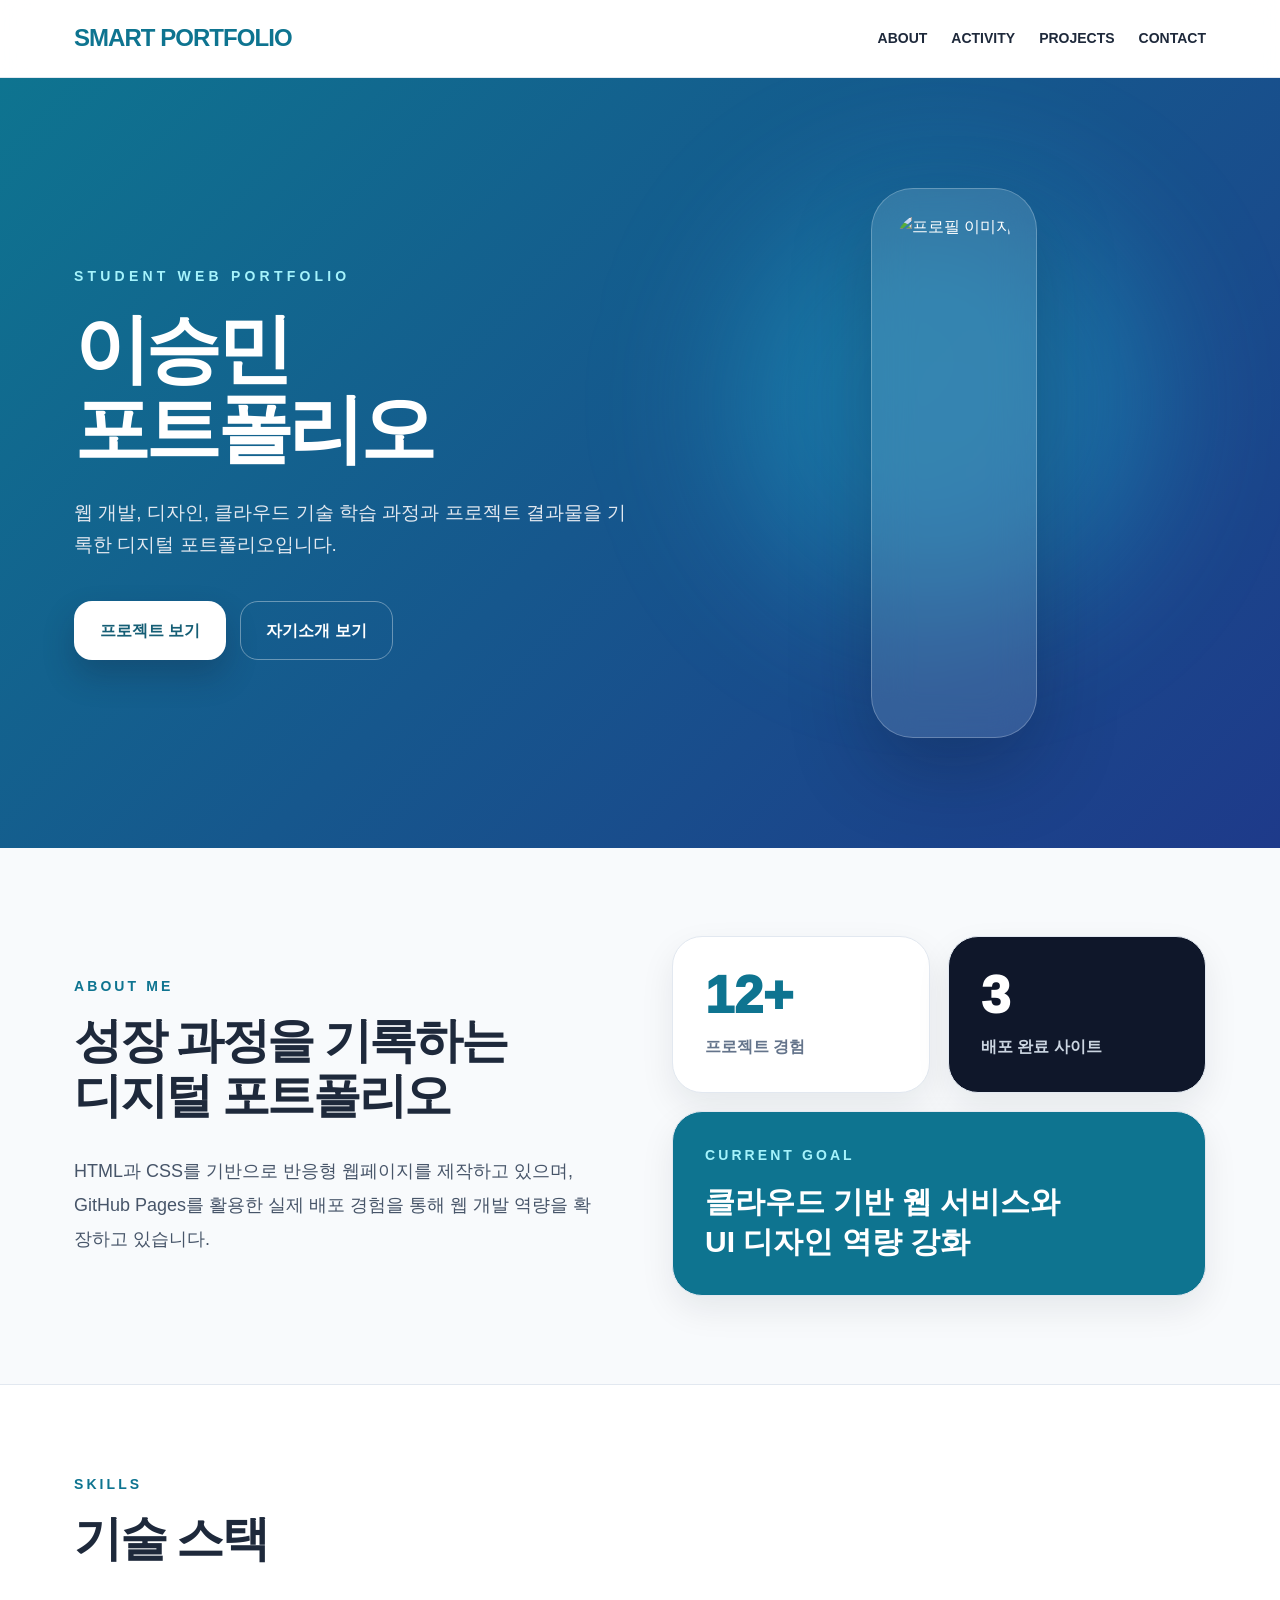
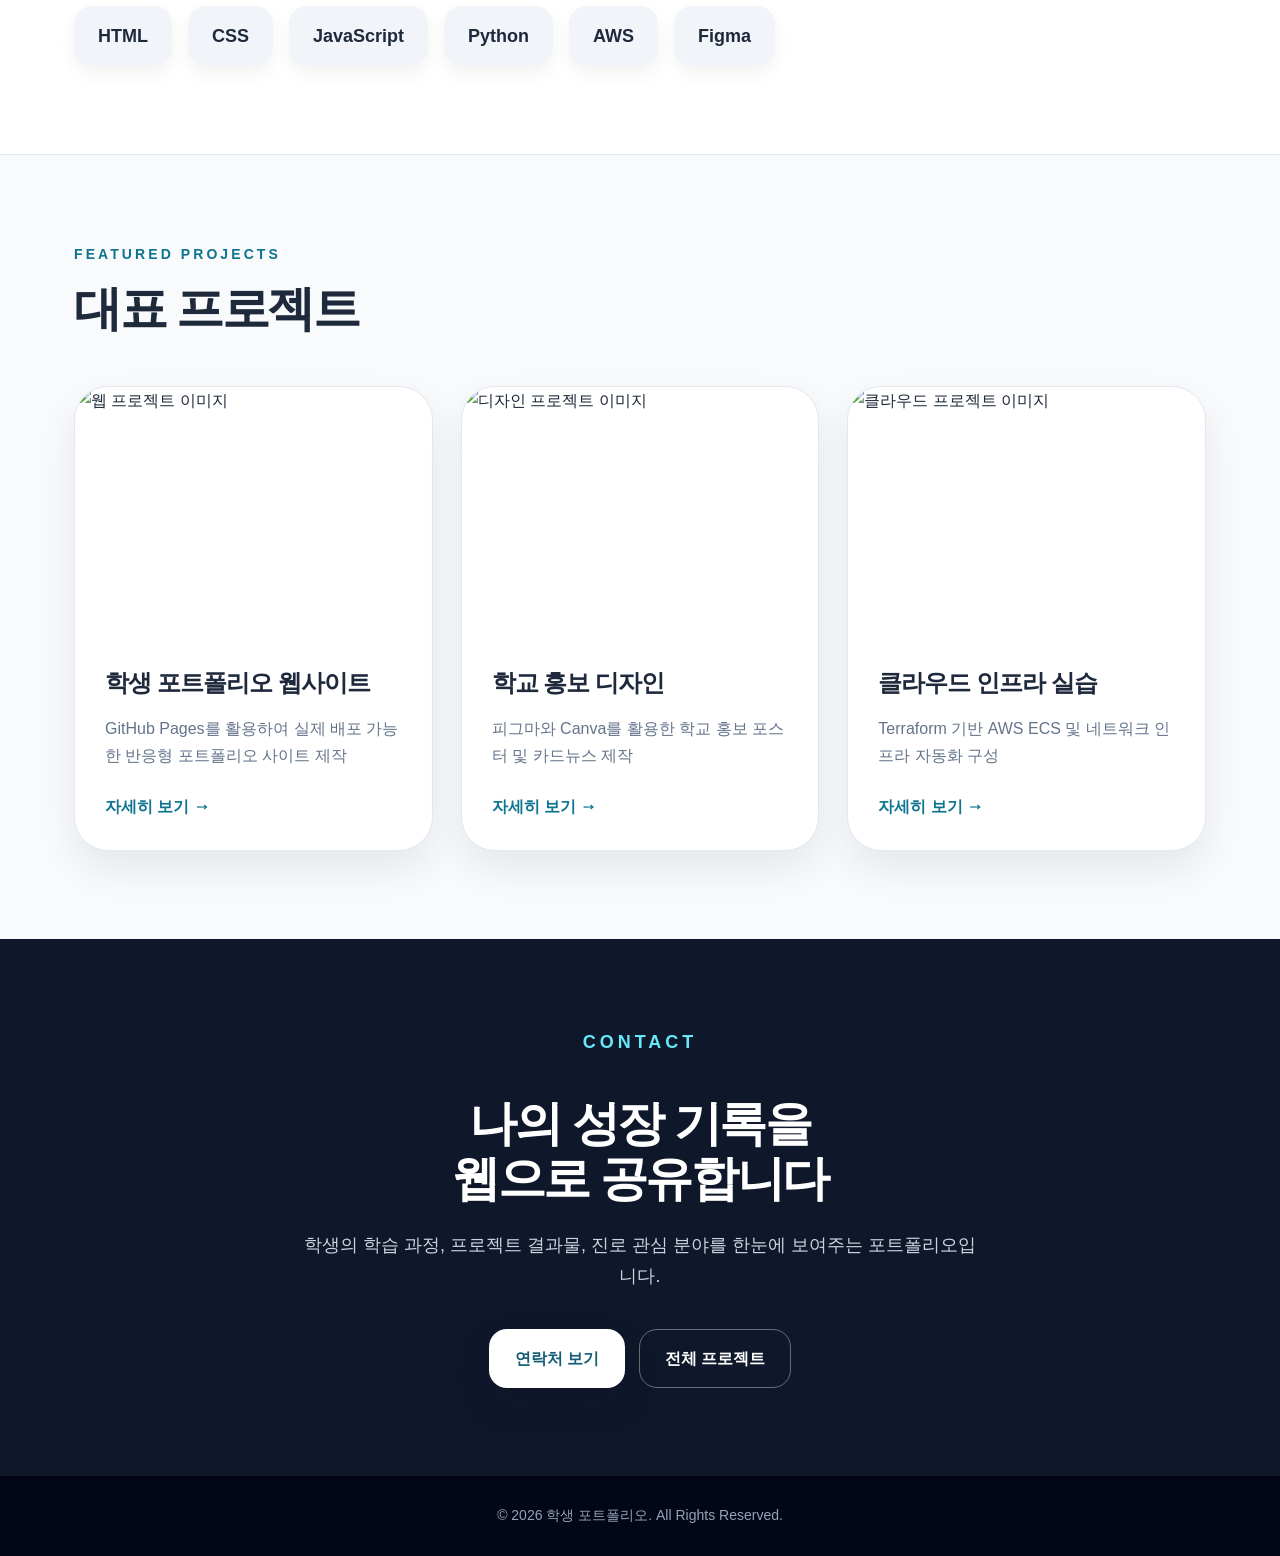
==== index.html @ 7b9bde64 "Add files via upload" ====
<!DOCTYPE html>
<html lang="ko">
<head>
  <meta charset="UTF-8" />
  <meta name="viewport" content="width=device-width, initial-scale=1.0" />
  <title>학생 포트폴리오</title>
  <link rel="stylesheet" href="css/style.css" />
</head>
<body>
  <header>
  <nav class="nav">
    <a href="index.html" class="logo">SMART PORTFOLIO</a>
    <ul class="menu">
      <li><a href="about.html" class="">ABOUT</a></li>
      <li><a href="activity.html" class="">ACTIVITY</a></li>
      <li><a href="projects.html" class="">PROJECTS</a></li>
      <li><a href="contact.html" class="">CONTACT</a></li>
    </ul>
  </nav>
</header>

  <section class="hero">
    <div class="hero-inner">
      <div>
        <p class="eyebrow">Student Web Portfolio</p>
        <h1>이승민<br>포트폴리오</h1>
        <p class="hero-desc">
          웹 개발, 디자인, 클라우드 기술 학습 과정과 프로젝트 결과물을 기록한 디지털 포트폴리오입니다.
        </p>
        <div class="button-group">
          <a href="projects.html" class="btn btn-primary">프로젝트 보기</a>
          <a href="about.html" class="btn btn-secondary">자기소개 보기</a>
        </div>
      </div>
      <div class="hero-card">
        <img src="https://images.unsplash.com/photo-1500648767791-00dcc994a43e?q=80&w=1200&auto=format&fit=crop" alt="프로필 이미지">
      </div>
    </div>
  </section>

  <main>
    <section>
      <div class="about-grid">
        <div>
          <p class="section-kicker">About Me</p>
          <h2 class="section-title">성장 과정을 기록하는<br>디지털 포트폴리오</h2>
          <p class="lead">
            HTML과 CSS를 기반으로 반응형 웹페이지를 제작하고 있으며, GitHub Pages를 활용한 실제 배포 경험을 통해 웹 개발 역량을 확장하고 있습니다.
          </p>
        </div>
        <div class="stat-grid">
          <div class="stat-card">
            <div class="stat-number">12+</div>
            <p class="stat-label">프로젝트 경험</p>
          </div>
          <div class="stat-card dark">
            <div class="stat-number">3</div>
            <p class="stat-label">배포 완료 사이트</p>
          </div>
          <div class="stat-card accent">
            <p class="section-kicker" style="color:#a5f3fc;">Current Goal</p>
            <h3 style="font-size:30px; line-height:1.35;">클라우드 기반 웹 서비스와<br>UI 디자인 역량 강화</h3>
          </div>
        </div>
      </div>
    </section>

    <div class="skills-wrap">
      <div class="skills-inner">
        <p class="section-kicker">Skills</p>
        <h2 class="section-title">기술 스택</h2>
        <div class="skills-list">
          <span class="skill">HTML</span>
          <span class="skill">CSS</span>
          <span class="skill">JavaScript</span>
          <span class="skill">Python</span>
          <span class="skill">AWS</span>
          <span class="skill">Figma</span>
        </div>
      </div>
    </div>

    <section>
      <p class="section-kicker">Featured Projects</p>
      <h2 class="section-title">대표 프로젝트</h2>
      <div class="project-grid">
        <article class="project-card">
          <img src="https://images.unsplash.com/photo-1498050108023-c5249f4df085?q=80&w=1200&auto=format&fit=crop" alt="웹 프로젝트 이미지">
          <div class="project-body">
            <h3>학생 포트폴리오 웹사이트</h3>
            <p>GitHub Pages를 활용하여 실제 배포 가능한 반응형 포트폴리오 사이트 제작</p>
            <a href="projects/project1.html" class="project-link">자세히 보기 →</a>
          </div>
        </article>
        <article class="project-card">
          <img src="https://images.unsplash.com/photo-1516321318423-f06f85e504b3?q=80&w=1200&auto=format&fit=crop" alt="디자인 프로젝트 이미지">
          <div class="project-body">
            <h3>학교 홍보 디자인</h3>
            <p>피그마와 Canva를 활용한 학교 홍보 포스터 및 카드뉴스 제작</p>
            <a href="projects/project2.html" class="project-link">자세히 보기 →</a>
          </div>
        </article>
        <article class="project-card">
          <img src="https://images.unsplash.com/photo-1451187580459-43490279c0fa?q=80&w=1200&auto=format&fit=crop" alt="클라우드 프로젝트 이미지">
          <div class="project-body">
            <h3>클라우드 인프라 실습</h3>
            <p>Terraform 기반 AWS ECS 및 네트워크 인프라 자동화 구성</p>
            <a href="projects/project3.html" class="project-link">자세히 보기 →</a>
          </div>
        </article>
      </div>
    </section>
  </main>

  <div class="contact">
    <div class="contact-inner">
      <p class="section-kicker" style="color:#67e8f9;">Contact</p>
      <h2 class="section-title">나의 성장 기록을<br>웹으로 공유합니다</h2>
      <p>학생의 학습 과정, 프로젝트 결과물, 진로 관심 분야를 한눈에 보여주는 포트폴리오입니다.</p>
      <div class="button-group" style="justify-content:center;">
        <a href="contact.html" class="btn btn-primary">연락처 보기</a>
        <a href="projects.html" class="btn btn-secondary">전체 프로젝트</a>
      </div>
    </div>
  </div>

  <footer>
  © 2026 학생 포트폴리오. All Rights Reserved.
</footer>
</body>
</html>
---- css/style.css ----
* {
  box-sizing: border-box;
  margin: 0;
  padding: 0;
}

html {
  scroll-behavior: smooth;
}

body {
  font-family: "Noto Sans KR", "Pretendard", Arial, sans-serif;
  background: #f8fafc;
  color: #1e293b;
  line-height: 1.7;
}

a {
  color: inherit;
  text-decoration: none;
}

img {
  display: block;
  width: 100%;
}

header {
  position: sticky;
  top: 0;
  z-index: 50;
  background: rgba(255, 255, 255, 0.88);
  backdrop-filter: blur(14px);
  border-bottom: 1px solid #e2e8f0;
}

.nav {
  max-width: 1180px;
  margin: 0 auto;
  padding: 18px 24px;
  display: flex;
  justify-content: space-between;
  align-items: center;
  gap: 24px;
}

.logo {
  font-size: 24px;
  font-weight: 900;
  color: #0e7490;
  letter-spacing: -0.04em;
}

.menu {
  display: flex;
  gap: 24px;
  list-style: none;
  font-size: 14px;
  font-weight: 800;
}

.menu a:hover,
.menu a.active {
  color: #0e7490;
}

.hero {
  position: relative;
  overflow: hidden;
  background: linear-gradient(135deg, #0e7490, #1e3a8a);
  color: white;
}

.hero::before {
  content: "";
  position: absolute;
  width: 420px;
  height: 420px;
  border-radius: 999px;
  background: rgba(34, 211, 238, 0.28);
  filter: blur(70px);
  right: 10%;
  top: 15%;
}

.hero-inner {
  position: relative;
  max-width: 1180px;
  margin: 0 auto;
  padding: 110px 24px;
  display: grid;
  grid-template-columns: 1.05fr 0.95fr;
  gap: 72px;
  align-items: center;
}

.eyebrow {
  color: #a5f3fc;
  text-transform: uppercase;
  letter-spacing: 0.3em;
  font-size: 14px;
  font-weight: 800;
  margin-bottom: 20px;
}

.hero h1 {
  font-size: clamp(44px, 7vw, 76px);
  line-height: 1.05;
  font-weight: 950;
  letter-spacing: -0.06em;
  margin-bottom: 28px;
}

.hero-desc {
  max-width: 560px;
  color: #e2e8f0;
  font-size: 19px;
  margin-bottom: 40px;
}

.button-group {
  display: flex;
  flex-wrap: wrap;
  gap: 14px;
}

.btn {
  display: inline-flex;
  align-items: center;
  justify-content: center;
  padding: 15px 25px;
  border-radius: 18px;
  font-weight: 900;
  transition: 0.25s ease;
  border: 1px solid transparent;
}

.btn-primary {
  background: white;
  color: #155e75;
  box-shadow: 0 16px 32px rgba(15, 23, 42, 0.24);
}

.btn-dark {
  background: #0f172a;
  color: white;
}

.btn-secondary {
  border-color: rgba(255, 255, 255, 0.36);
  color: white;
}

.btn-outline {
  border-color: #cbd5e1;
  color: #334155;
  background: white;
}

.btn:hover {
  transform: translateY(-3px);
}

.hero-card {
  position: relative;
  max-width: 430px;
  margin: 0 auto;
  padding: 24px;
  border-radius: 42px;
  background: rgba(255, 255, 255, 0.12);
  border: 1px solid rgba(255, 255, 255, 0.24);
  backdrop-filter: blur(20px);
  box-shadow: 0 30px 80px rgba(15, 23, 42, 0.28);
}

.hero-card img {
  height: 500px;
  object-fit: cover;
  border-radius: 30px;
}

.page-title {
  background: linear-gradient(135deg, #0e7490, #1e3a8a);
  color: white;
}

.page-title-inner {
  max-width: 1180px;
  margin: 0 auto;
  padding: 72px 24px;
}

.page-title h1 {
  font-size: clamp(38px, 5vw, 60px);
  font-weight: 950;
  letter-spacing: -0.05em;
  margin-bottom: 16px;
}

.page-title p {
  color: #dbeafe;
  font-size: 18px;
}

main section,
.section {
  max-width: 1180px;
  margin: 0 auto;
  padding: 88px 24px;
}

.section-kicker {
  color: #0e7490;
  text-transform: uppercase;
  letter-spacing: 0.22em;
  font-size: 14px;
  font-weight: 900;
  margin-bottom: 14px;
}

.section-title {
  font-size: clamp(32px, 4vw, 48px);
  font-weight: 950;
  line-height: 1.15;
  letter-spacing: -0.05em;
  margin-bottom: 30px;
}

.lead {
  color: #475569;
  font-size: 18px;
  line-height: 1.9;
}

.about-grid,
.two-grid {
  display: grid;
  grid-template-columns: 1fr 1fr;
  gap: 64px;
  align-items: center;
}

.card {
  background: white;
  border: 1px solid #e2e8f0;
  border-radius: 30px;
  padding: 32px;
  box-shadow: 0 14px 34px rgba(15, 23, 42, 0.08);
}

.stat-grid {
  display: grid;
  grid-template-columns: 1fr 1fr;
  gap: 18px;
}

.stat-card {
  padding: 32px;
  border-radius: 30px;
  background: white;
  border: 1px solid #e2e8f0;
  box-shadow: 0 14px 34px rgba(15, 23, 42, 0.08);
}

.stat-card.dark {
  background: #0f172a;
  color: white;
}

.stat-card.accent {
  grid-column: 1 / -1;
  background: #0e7490;
  color: white;
}

.stat-number {
  font-size: 52px;
  line-height: 1;
  font-weight: 950;
  color: #0e7490;
  margin-bottom: 12px;
}

.stat-card.dark .stat-number,
.stat-card.accent .stat-number {
  color: white;
}

.stat-label {
  color: #64748b;
  font-weight: 800;
}

.stat-card.dark .stat-label,
.stat-card.accent .stat-label {
  color: #cbd5e1;
}

.skills-wrap {
  max-width: none;
  background: white;
  border-top: 1px solid #e2e8f0;
  border-bottom: 1px solid #e2e8f0;
}

.skills-inner {
  max-width: 1180px;
  margin: 0 auto;
  padding: 88px 24px;
}

.skills-list {
  display: flex;
  flex-wrap: wrap;
  gap: 16px;
  margin-top: 40px;
}

.skill {
  padding: 15px 24px;
  border-radius: 18px;
  background: #f1f5f9;
  color: #1e293b;
  font-size: 18px;
  font-weight: 900;
  box-shadow: 0 8px 18px rgba(15, 23, 42, 0.05);
  transition: 0.25s ease;
}

.skill:hover {
  background: #0e7490;
  color: white;
  transform: translateY(-3px);
}

.project-grid,
.activity-grid {
  display: grid;
  grid-template-columns: repeat(3, 1fr);
  gap: 28px;
  margin-top: 50px;
}

.project-card {
  overflow: hidden;
  border-radius: 34px;
  background: white;
  border: 1px solid #e2e8f0;
  box-shadow: 0 18px 40px rgba(15, 23, 42, 0.08);
  transition: 0.3s ease;
}

.project-card:hover {
  transform: translateY(-8px);
  box-shadow: 0 28px 60px rgba(15, 23, 42, 0.14);
}

.project-card img {
  height: 250px;
  object-fit: cover;
}

.project-body {
  padding: 30px;
}

.project-body h3,
.card h3 {
  font-size: 24px;
  line-height: 1.3;
  letter-spacing: -0.04em;
  margin-bottom: 16px;
}

.project-body p,
.card p {
  color: #64748b;
  margin-bottom: 24px;
}

.project-link {
  color: #0e7490;
  font-weight: 950;
}

.info-list {
  display: grid;
  gap: 14px;
  margin-top: 24px;
}

.info-item {
  display: flex;
  justify-content: space-between;
  gap: 16px;
  padding-bottom: 14px;
  border-bottom: 1px solid #e2e8f0;
}

.info-item strong {
  color: #0e7490;
  min-width: 110px;
}

.timeline {
  display: grid;
  gap: 18px;
  margin-top: 40px;
}

.timeline-item {
  background: white;
  border-left: 6px solid #0e7490;
  border-radius: 22px;
  padding: 26px;
  border-top: 1px solid #e2e8f0;
  border-right: 1px solid #e2e8f0;
  border-bottom: 1px solid #e2e8f0;
  box-shadow: 0 12px 28px rgba(15, 23, 42, 0.06);
}

.timeline-item span {
  display: inline-block;
  color: #0e7490;
  font-weight: 900;
  margin-bottom: 8px;
}

.detail-image {
  border-radius: 34px;
  overflow: hidden;
  box-shadow: 0 20px 46px rgba(15, 23, 42, 0.12);
}

.detail-image img {
  height: 420px;
  object-fit: cover;
}

.badge-list {
  display: flex;
  flex-wrap: wrap;
  gap: 10px;
  margin: 22px 0;
}

.badge {
  background: #e0f2fe;
  color: #075985;
  border-radius: 999px;
  padding: 8px 14px;
  font-weight: 900;
  font-size: 14px;
}

.contact {
  max-width: none;
  background: #0f172a;
  color: white;
}

.contact-inner {
  max-width: 1180px;
  margin: 0 auto;
  padding: 88px 24px;
  text-align: center;
}

.contact .section-title {
  margin-bottom: 24px;
}

.contact p {
  color: #cbd5e1;
  max-width: 680px;
  margin: 0 auto 38px;
  font-size: 18px;
}

footer {
  background: #020617;
  color: #94a3b8;
  text-align: center;
  padding: 28px 16px;
  font-size: 14px;
}

@media (max-width: 900px) {
  .hero-inner,
  .about-grid,
  .two-grid,
  .project-grid,
  .activity-grid {
    grid-template-columns: 1fr;
  }

  .hero-inner {
    padding: 80px 24px;
  }

  .hero-card img {
    height: 420px;
  }

  .menu {
    gap: 14px;
    flex-wrap: wrap;
    justify-content: flex-end;
  }
}

@media (max-width: 560px) {
  .nav {
    align-items: flex-start;
    flex-direction: column;
  }

  .menu {
    justify-content: flex-start;
  }

  .hero-inner,
  main section,
  .section,
  .skills-inner,
  .contact-inner,
  .page-title-inner {
    padding-left: 18px;
    padding-right: 18px;
  }

  .hero-card img,
  .detail-image img {
    height: 340px;
  }

  .stat-grid {
    grid-template-columns: 1fr;
  }

  .stat-card.accent {
    grid-column: auto;
  }

  .info-item {
    flex-direction: column;
    gap: 4px;
  }
}
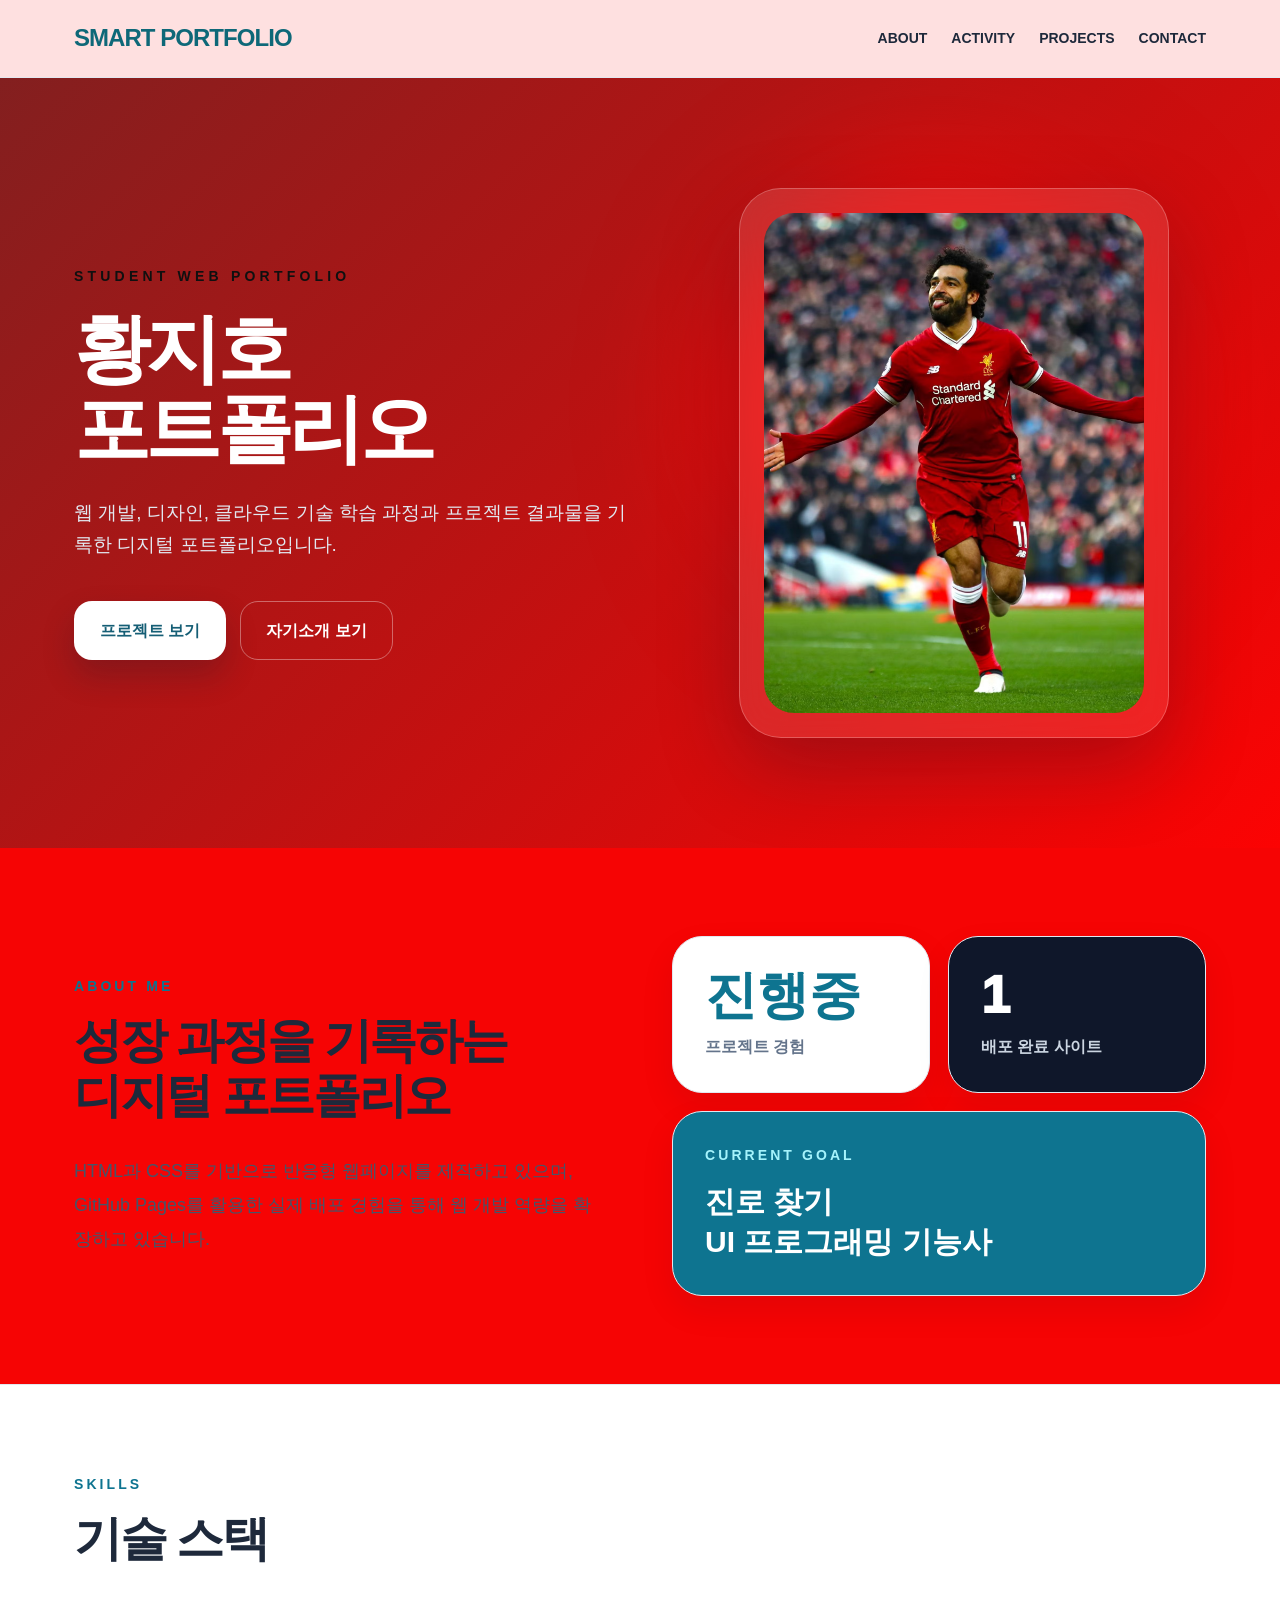
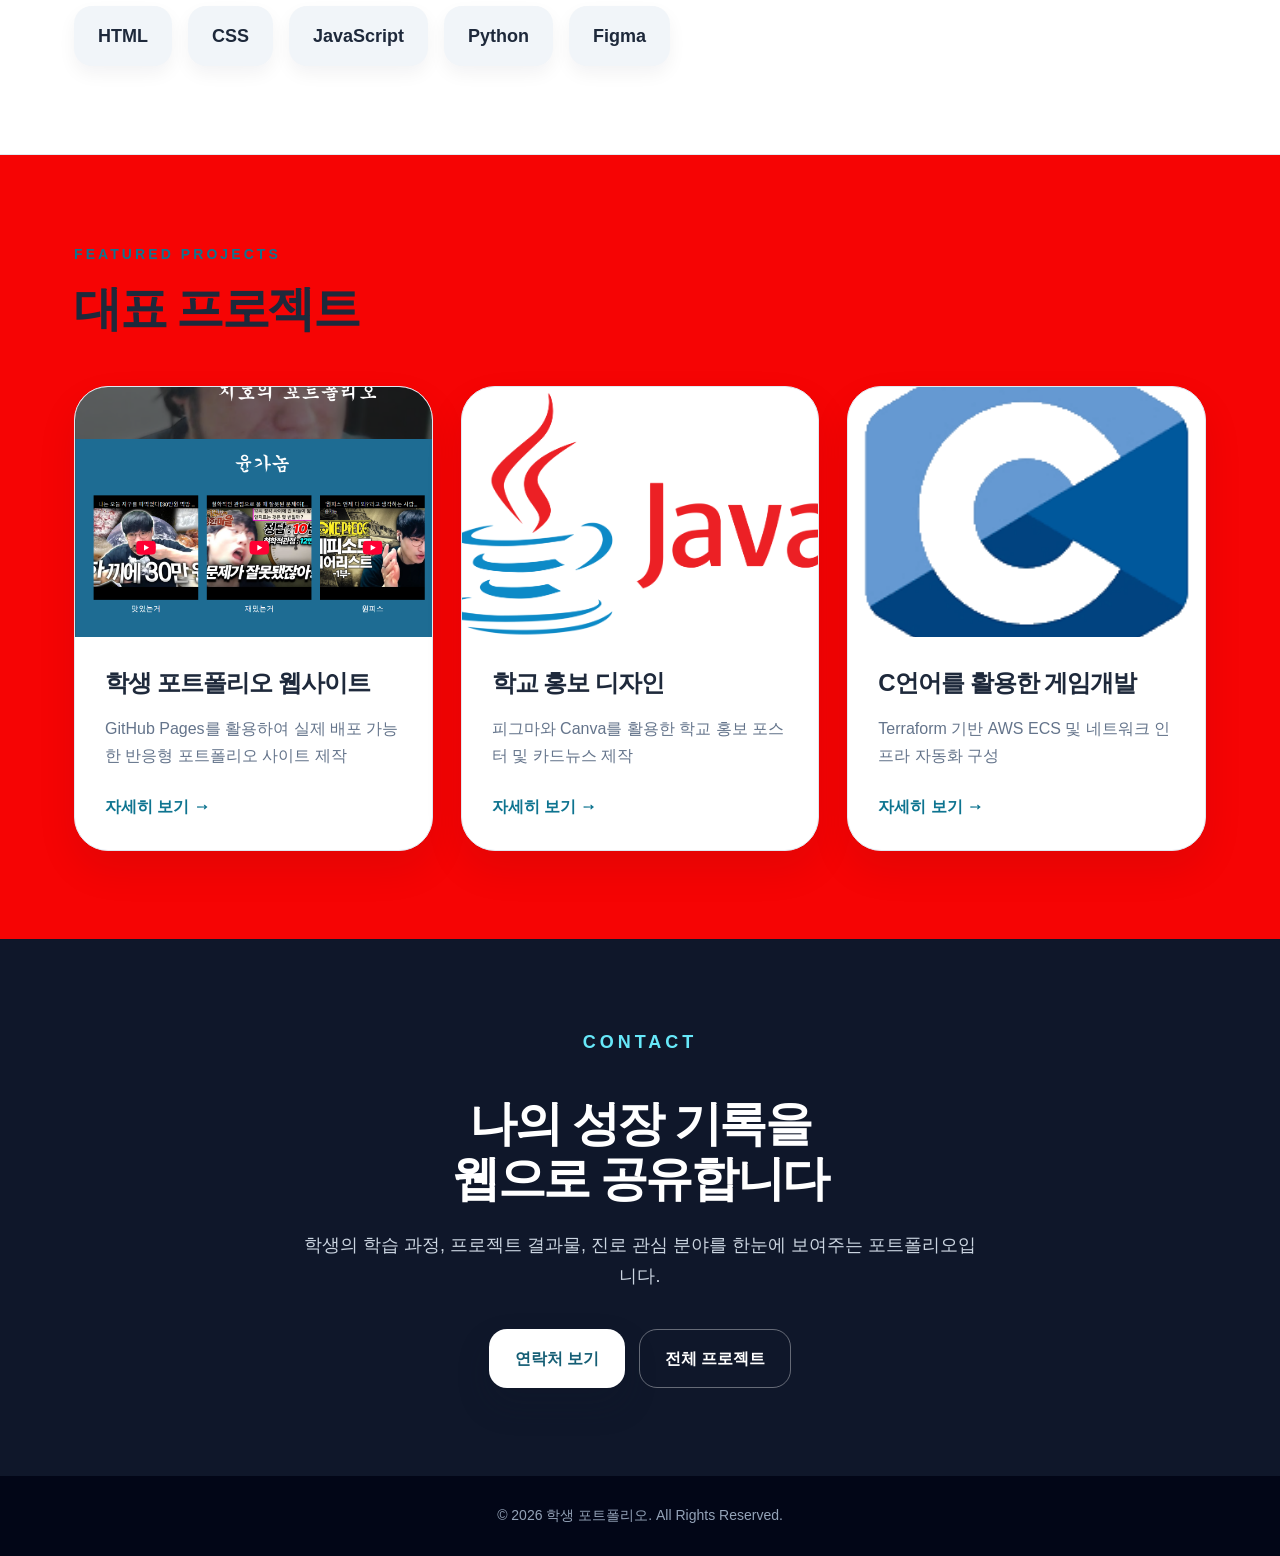
==== commit 3314ff84: "Add files via upload" ====
--- a/index.html
+++ b/index.html
@@ -3,7 +3,7 @@
 <head>
   <meta charset="UTF-8" />
   <meta name="viewport" content="width=device-width, initial-scale=1.0" />
-  <title>학생 포트폴리오</title>
+  <title>나만의 포트폴리오</title>
   <link rel="stylesheet" href="css/style.css" />
 </head>
 <body>
@@ -23,7 +23,7 @@
     <div class="hero-inner">
       <div>
         <p class="eyebrow">Student Web Portfolio</p>
-        <h1>이승민<br>포트폴리오</h1>
+        <h1>황지호<br>포트폴리오</h1>
         <p class="hero-desc">
           웹 개발, 디자인, 클라우드 기술 학습 과정과 프로젝트 결과물을 기록한 디지털 포트폴리오입니다.
         </p>
@@ -33,7 +33,7 @@
         </div>
       </div>
       <div class="hero-card">
-        <img src="https://images.unsplash.com/photo-1500648767791-00dcc994a43e?q=80&w=1200&auto=format&fit=crop" alt="프로필 이미지">
+        <img src="images/mohamed-salah-6.avif" alt="프로필 이미지">
       </div>
     </div>
   </section>
@@ -50,16 +50,16 @@
         </div>
         <div class="stat-grid">
           <div class="stat-card">
-            <div class="stat-number">12+</div>
+            <div class="stat-number">진행중</div>
             <p class="stat-label">프로젝트 경험</p>
           </div>
           <div class="stat-card dark">
-            <div class="stat-number">3</div>
+            <div class="stat-number">1</div>
             <p class="stat-label">배포 완료 사이트</p>
           </div>
           <div class="stat-card accent">
             <p class="section-kicker" style="color:#a5f3fc;">Current Goal</p>
-            <h3 style="font-size:30px; line-height:1.35;">클라우드 기반 웹 서비스와<br>UI 디자인 역량 강화</h3>
+            <h3 style="font-size:30px; line-height:1.35;">진로 찾기<br>UI 프로그래밍 기능사</h3>
           </div>
         </div>
       </div>
@@ -74,7 +74,6 @@
           <span class="skill">CSS</span>
           <span class="skill">JavaScript</span>
           <span class="skill">Python</span>
-          <span class="skill">AWS</span>
           <span class="skill">Figma</span>
         </div>
       </div>
@@ -85,7 +84,7 @@
       <h2 class="section-title">대표 프로젝트</h2>
       <div class="project-grid">
         <article class="project-card">
-          <img src="https://images.unsplash.com/photo-1498050108023-c5249f4df085?q=80&w=1200&auto=format&fit=crop" alt="웹 프로젝트 이미지">
+          <img src="images/스크린샷 2026-05-12 113753.png" alt="웹 프로젝트 이미지">
           <div class="project-body">
             <h3>학생 포트폴리오 웹사이트</h3>
             <p>GitHub Pages를 활용하여 실제 배포 가능한 반응형 포트폴리오 사이트 제작</p>
@@ -93,7 +92,7 @@
           </div>
         </article>
         <article class="project-card">
-          <img src="https://images.unsplash.com/photo-1516321318423-f06f85e504b3?q=80&w=1200&auto=format&fit=crop" alt="디자인 프로젝트 이미지">
+          <img src="images/132084901-51bd6ee4-425a-4c38-98fc-87d1eb523189.png" alt="디자인 프로젝트 이미지">
           <div class="project-body">
             <h3>학교 홍보 디자인</h3>
             <p>피그마와 Canva를 활용한 학교 홍보 포스터 및 카드뉴스 제작</p>
@@ -101,9 +100,9 @@
           </div>
         </article>
         <article class="project-card">
-          <img src="https://images.unsplash.com/photo-1451187580459-43490279c0fa?q=80&w=1200&auto=format&fit=crop" alt="클라우드 프로젝트 이미지">
+          <img src="images/img.png" alt="클라우드 프로젝트 이미지">
           <div class="project-body">
-            <h3>클라우드 인프라 실습</h3>
+            <h3>C언어를 활용한 게임개발</h3>
             <p>Terraform 기반 AWS ECS 및 네트워크 인프라 자동화 구성</p>
             <a href="projects/project3.html" class="project-link">자세히 보기 →</a>
           </div>
--- a/css/style.css
+++ b/css/style.css
@@ -10,7 +10,7 @@
 
 body {
   font-family: "Noto Sans KR", "Pretendard", Arial, sans-serif;
-  background: #f8fafc;
+  background: #f60404;
   color: #1e293b;
   line-height: 1.7;
 }
@@ -47,7 +47,7 @@
 .logo {
   font-size: 24px;
   font-weight: 900;
-  color: #0e7490;
+  color: #0e6878;
   letter-spacing: -0.04em;
 }
 
@@ -61,13 +61,13 @@
 
 .menu a:hover,
 .menu a.active {
-  color: #0e7490;
+  color: #121313;
 }
 
 .hero {
   position: relative;
   overflow: hidden;
-  background: linear-gradient(135deg, #0e7490, #1e3a8a);
+  background: linear-gradient(135deg, #831f1f, #fc0303);
   color: white;
 }
 
@@ -77,7 +77,7 @@
   width: 420px;
   height: 420px;
   border-radius: 999px;
-  background: rgba(34, 211, 238, 0.28);
+  background: rgb(250, 4, 4);
   filter: blur(70px);
   right: 10%;
   top: 15%;
@@ -95,7 +95,7 @@
 }
 
 .eyebrow {
-  color: #a5f3fc;
+  color: #0f1010;
   text-transform: uppercase;
   letter-spacing: 0.3em;
   font-size: 14px;
